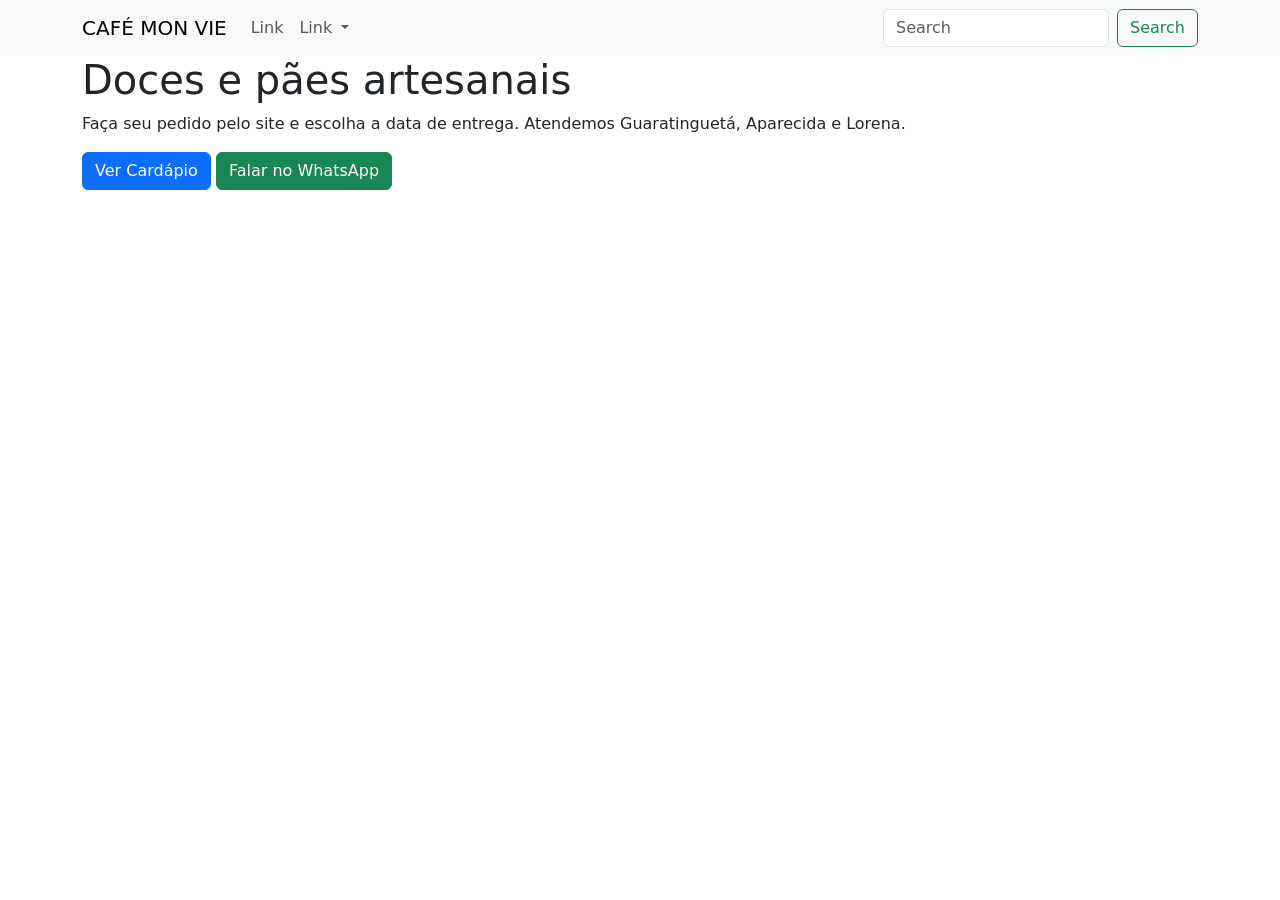
==== client/index.html @ 808d91b9 "Add navbar and main section to index.html; create style.css for basic styling" ====
<!DOCTYPE html>
<html lang="pt-br">

<head>
    <meta charset="UTF-8">
    <meta name="viewport" content="width=device-width, initial-scale=1.0">
    <link href="https://cdn.jsdelivr.net/npm/bootstrap@5.3.9/dist/css/bootstrap.min.css" rel="stylesheet"
        integrity="sha384-yEPZ7jP9S0QKiUQ0m3jjsO4ProIW7wvR9gXkI7JOGa2XVsw53Yke2bsdkBbjmmiX" crossorigin="anonymous">
        <link rel="stylesheet" href="../assets/css/style.css">
    <title>cafe mon vie</title>
</head>

<body>
    <nav class="navbar navbar-expand-lg bg-body-tertiary">
        <div class="container">
            <a class="navbar-brand" href="#">CAFÉ MON VIE</a>
            <button class="navbar-toggler" type="button" data-bs-toggle="collapse" data-bs-target="#navbarScroll"
                aria-controls="navbarScroll" aria-expanded="false" aria-label="Toggle navigation">
                <!-- <span class="navbar-toggler-icon"></span> -->
            </button>
            <div class="collapse navbar-collapse" id="navbarScroll">
                <ul class="navbar-nav me-auto my-2 my-lg-0 navbar-nav-scroll" style="--bs-scroll-height: 100px;">

                    <li class="nav-item">
                        <a class="nav-link" href="#">Link</a>
                    </li>
                    <li class="nav-item dropdown">
                        <a class="nav-link dropdown-toggle" href="#" role="button" data-bs-toggle="dropdown"
                            aria-expanded="false">
                            Link
                        </a>
                        <ul class="dropdown-menu">
                            <li><a class="dropdown-item" href="#">Action</a></li>
                            <li><a class="dropdown-item" href="#">Another action</a></li>
                            <li>
                                <hr class="dropdown-divider">
                            </li>
                            <li><a class="dropdown-item" href="#">Something else here</a></li>
                        </ul>
                    </li>

                </ul>
                <form class="d-flex" role="search">
                    <input class="form-control me-2" type="search" placeholder="Search" aria-label="Search" />
                    <button class="btn btn-outline-success" type="submit">Search</button>
                </form>
            </div>
        </div>
    </nav>
    <div class="container">
        <section class="main">
            <div class="title">
                <h1>Doces e pães artesanais</h1>
                <p>Faça seu pedido pelo site e escolha a data de entrega. Atendemos Guaratinguetá, Aparecida e Lorena.</p>
            </div>
            <div>
                <button type="button" class="btn btn-primary">Ver Cardápio</button>
               <button type="button" class="btn btn-success">Falar no WhatsApp</button>
            </div>
            
        </section>
    </div>

    <script src="https://cdn.jsdelivr.net/npm/bootstrap@5.3.9/dist/js/bootstrap.bundle.min.js"
        integrity="sha384-WyOxWvTyr1QaMPfiPJSv76iReVthorl5uWlFtZPyK0IEB0hGzo9y5Bp9mYanr8Bu"
        crossorigin="anonymous"></script>
</body>

</html>
---- assets/css/style.css ----
body {
    background-color: #fff;
}
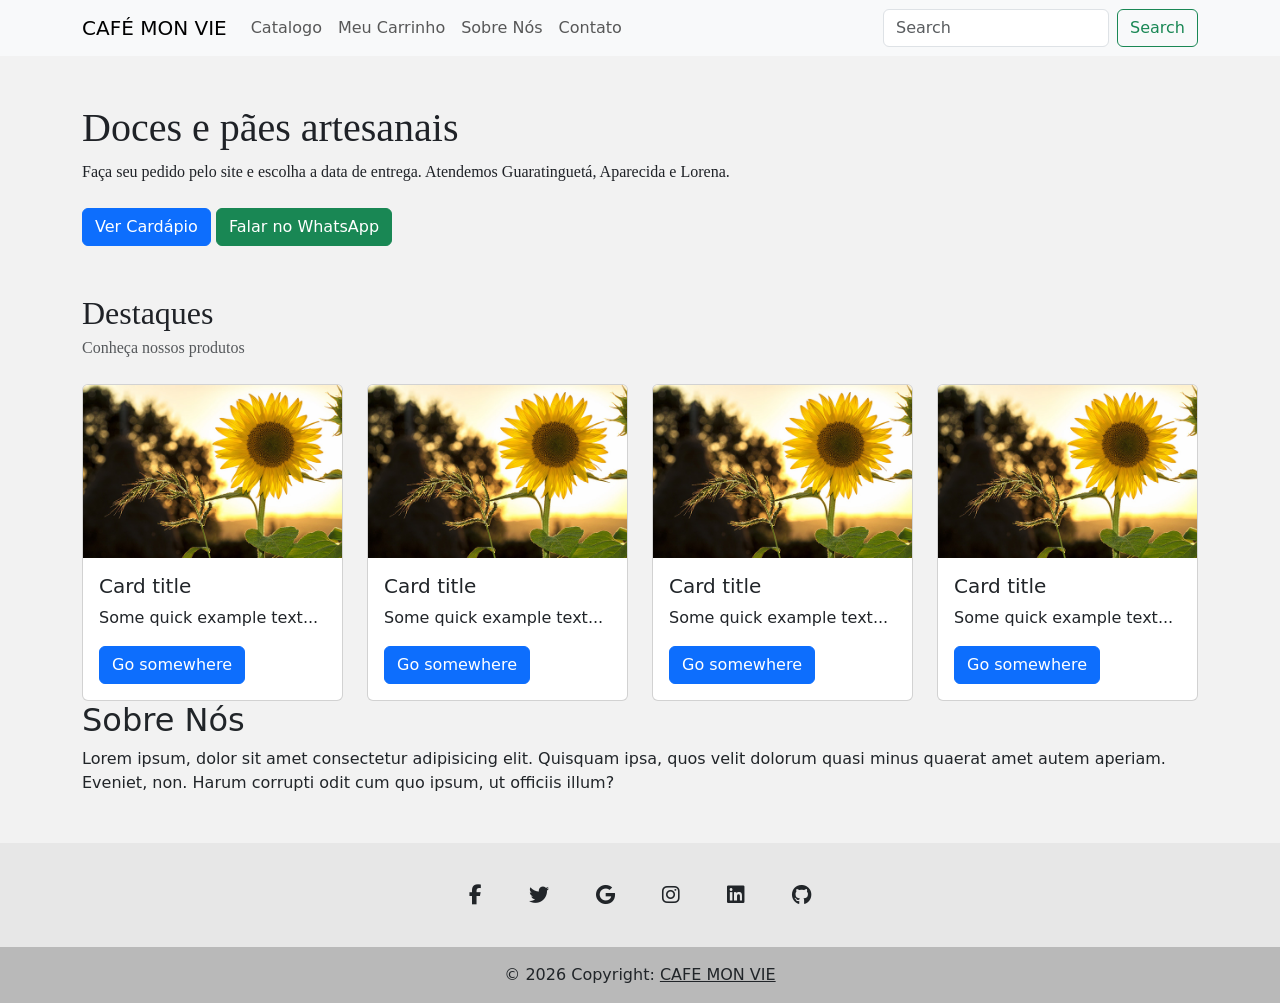
==== commit cfd220b1: "Add initial cart and catalog HTML files" ====
--- a/client/index.html
+++ b/client/index.html
@@ -4,9 +4,10 @@
 <head>
     <meta charset="UTF-8">
     <meta name="viewport" content="width=device-width, initial-scale=1.0">
-    <link href="https://cdn.jsdelivr.net/npm/bootstrap@5.3.9/dist/css/bootstrap.min.css" rel="stylesheet"
-        integrity="sha384-yEPZ7jP9S0QKiUQ0m3jjsO4ProIW7wvR9gXkI7JOGa2XVsw53Yke2bsdkBbjmmiX" crossorigin="anonymous">
-        <link rel="stylesheet" href="../assets/css/style.css">
+    <link href="https://cdn.jsdelivr.net/npm/bootstrap@5.3.3/dist/css/bootstrap.min.css" rel="stylesheet"
+        integrity="sha384-QWTKZyjpPEjISv5WaRU9OFeRpok6YctnYmDr5pNlyT2bRjXh0JMhjY6hW+ALEwIH" crossorigin="anonymous">
+    <link rel="stylesheet" href="https://cdnjs.cloudflare.com/ajax/libs/font-awesome/6.4.0/css/all.min.css">
+    <link rel="stylesheet" href="../assets/css/style.css">
     <title>cafe mon vie</title>
 </head>
 
@@ -16,53 +17,143 @@
             <a class="navbar-brand" href="#">CAFÉ MON VIE</a>
             <button class="navbar-toggler" type="button" data-bs-toggle="collapse" data-bs-target="#navbarScroll"
                 aria-controls="navbarScroll" aria-expanded="false" aria-label="Toggle navigation">
-                <!-- <span class="navbar-toggler-icon"></span> -->
+                <span class="navbar-toggler-icon"></span>
             </button>
             <div class="collapse navbar-collapse" id="navbarScroll">
                 <ul class="navbar-nav me-auto my-2 my-lg-0 navbar-nav-scroll" style="--bs-scroll-height: 100px;">
-
                     <li class="nav-item">
-                        <a class="nav-link" href="#">Link</a>
+                        <a class="nav-link" href="catalog.html">Catalogo</a>
                     </li>
-                    <li class="nav-item dropdown">
-                        <a class="nav-link dropdown-toggle" href="#" role="button" data-bs-toggle="dropdown"
-                            aria-expanded="false">
-                            Link
-                        </a>
-                        <ul class="dropdown-menu">
-                            <li><a class="dropdown-item" href="#">Action</a></li>
-                            <li><a class="dropdown-item" href="#">Another action</a></li>
-                            <li>
-                                <hr class="dropdown-divider">
-                            </li>
-                            <li><a class="dropdown-item" href="#">Something else here</a></li>
-                        </ul>
+                    <li class="nav-item">
+                        <a class="nav-link" href="cart.html">Meu Carrinho</a>
                     </li>
-
+                    <li class="nav-item">
+                        <a class="nav-link" href="#about-us">Sobre Nós</a>
+                    </li>
+                    <li class="nav-item">
+                        <a class="nav-link" href="#contact">Contato</a>
+                    </li>
                 </ul>
-                <form class="d-flex" role="search">
-                    <input class="form-control me-2" type="search" placeholder="Search" aria-label="Search" />
-                    <button class="btn btn-outline-success" type="submit">Search</button>
-                </form>
             </div>
+            <form class="d-flex" role="search">
+                <input class="form-control me-2" type="search" placeholder="Search" aria-label="Search" />
+                <button class="btn btn-outline-success" type="submit">Search</button>
+            </form>
         </div>
     </nav>
-    <div class="container">
+
+    <div class="container my-5">
         <section class="main">
-            <div class="title">
+            <div class="title mb-4">
                 <h1>Doces e pães artesanais</h1>
-                <p>Faça seu pedido pelo site e escolha a data de entrega. Atendemos Guaratinguetá, Aparecida e Lorena.</p>
+                <p class="text">Faça seu pedido pelo site e escolha a data de entrega. Atendemos Guaratinguetá,
+                    Aparecida e Lorena.
+                </p>
             </div>
-            <div>
+
+            <div class="buttons-action mb-5">
                 <button type="button" class="btn btn-primary">Ver Cardápio</button>
-               <button type="button" class="btn btn-success">Falar no WhatsApp</button>
+                <button type="button" class="btn btn-success">Falar no WhatsApp</button>
             </div>
-            
+
+            <div class="featured-products">
+                <h2 class="title mb-1">Destaques</h2>
+                <p class="text text-muted mb-4">Conheça nossos produtos</p>
+
+                <div class="row row-cols-1 row-cols-md-2 row-cols-lg-4">
+
+                    <div class="col">
+                        <div class="card product-card h-100">
+                            <img src="../assets/img/sunflower.jpg" class="card-img-top" alt="...">
+                            <div class="card-body">
+                                <h5 class="card-title">Card title</h5>
+                                <p class="card-text">Some quick example text...</p>
+                                <a href="#" class="btn btn-primary">Go somewhere</a>
+                            </div>
+                        </div>
+                    </div>
+
+                    <div class="col">
+                        <div class="card product-card h-100">
+                            <img src="../assets/img/sunflower.jpg" class="card-img-top" alt="...">
+                            <div class="card-body">
+                                <h5 class="card-title">Card title</h5>
+                                <p class="card-text">Some quick example text...</p>
+                                <a href="#" class="btn btn-primary">Go somewhere</a>
+                            </div>
+                        </div>
+                    </div>
+
+                    <div class="col">
+                        <div class="card product-card h-100">
+                            <img src="../assets/img/sunflower.jpg" class="card-img-top" alt="...">
+                            <div class="card-body">
+                                <h5 class="card-title">Card title</h5>
+                                <p class="card-text">Some quick example text...</p>
+                                <a href="#" class="btn btn-primary">Go somewhere</a>
+                            </div>
+                        </div>
+                    </div>
+
+                    <div class="col">
+                        <div class="card product-card h-100">
+                            <img src="../assets/img/sunflower.jpg" class="card-img-top" alt="...">
+                            <div class="card-body">
+                                <h5 class="card-title">Card title</h5>
+                                <p class="card-text">Some quick example text...</p>
+                                <a href="#" class="btn btn-primary">Go somewhere</a>
+                            </div>
+                        </div>
+                    </div>
+
+                </div>
+            </div>
+        </section>
+
+        <section id="about-us">
+            <h2>Sobre Nós</h2>
+            Lorem ipsum, dolor sit amet consectetur adipisicing elit. Quisquam ipsa, quos velit dolorum quasi minus
+            quaerat amet autem aperiam. Eveniet, non. Harum corrupti odit cum quo ipsum, ut officiis illum?
         </section>
     </div>
 
-    <script src="https://cdn.jsdelivr.net/npm/bootstrap@5.3.9/dist/js/bootstrap.bundle.min.js"
-        integrity="sha384-WyOxWvTyr1QaMPfiPJSv76iReVthorl5uWlFtZPyK0IEB0hGzo9y5Bp9mYanr8Bu"
+    <footer class="text-center text-white" style="background-color: #e7e7e7;">
+
+        <div class="container pt-4">
+            <section class="mb-4">
+                <!-- Facebook -->
+                <a class="btn btn-link btn-floating btn-lg text-dark m-1" href="#!" role="button"
+                    data-mdb-ripple-color="dark"><i class="fab fa-facebook-f"></i></a>
+
+                <!-- Twitter -->
+                <a class="btn btn-link btn-floating btn-lg text-dark m-1" href="#!" role="button"
+                    data-mdb-ripple-color="dark"><i class="fab fa-twitter"></i></a>
+
+                <!-- Google -->
+                <a class="btn btn-link btn-floating btn-lg text-dark m-1" href="#!" role="button"
+                    data-mdb-ripple-color="dark"><i class="fab fa-google"></i></a>
+
+                <!-- Instagram -->
+                <a class="btn btn-link btn-floating btn-lg text-dark m-1" href="#!" role="button"
+                    data-mdb-ripple-color="dark"><i class="fab fa-instagram"></i></a>
+
+                <!-- Linkedin -->
+                <a class="btn btn-link btn-floating btn-lg text-dark m-1" href="#!" role="button"
+                    data-mdb-ripple-color="dark"><i class="fab fa-linkedin"></i></a>
+                <!-- Github -->
+                <a class="btn btn-link btn-floating btn-lg text-dark m-1" href="#!" role="button"
+                    data-mdb-ripple-color="dark"><i class="fab fa-github"></i></a>
+            </section>
+        </div>
+
+        <div class="text-center text-dark p-3" style="background-color: rgba(0, 0, 0, 0.2);">
+            © 2026 Copyright:
+            <a class="text-dark" href="#">CAFE MON VIE</a>
+        </div>
+    </footer>
+
+    <script src="https://cdn.jsdelivr.net/npm/bootstrap@5.3.9/dist/js/bootstrap.min.js"
+        integrity="sha384-89aa4glufciPv46aKltztWQEmk+Tu9W2RhzXr6VcnUUEub7F8+06RcL2RYLCOHUq"
         crossorigin="anonymous"></script>
 </body>
 
--- a/assets/css/style.css
+++ b/assets/css/style.css
@@ -1,3 +1,31 @@
+* {
+    margin: 0;
+    padding: 0;
+    box-sizing: border-box;
+    text-decoration: none;
+    list-style: none;
+}
+
+:root {
+    --primary-color:#F4EDDD;
+    --secondary-color: #BC9B7C;
+    --tertiary-color: #9E583E;
+    --neutral-color: #F2F2F2;
+    --text-dark-color: #1F2227;
+}
+
 body {
-    background-color: #fff;
-}+    background-color:var(--neutral-color);
+}
+
+.title {
+    font-family: 'Inria Serif';
+    color: var(--text-dark-color);
+    margin-bottom: 24px;
+
+}
+
+.text {
+    font-family: 'Inria Sans';
+    color: var(--text-dark-color);
+}
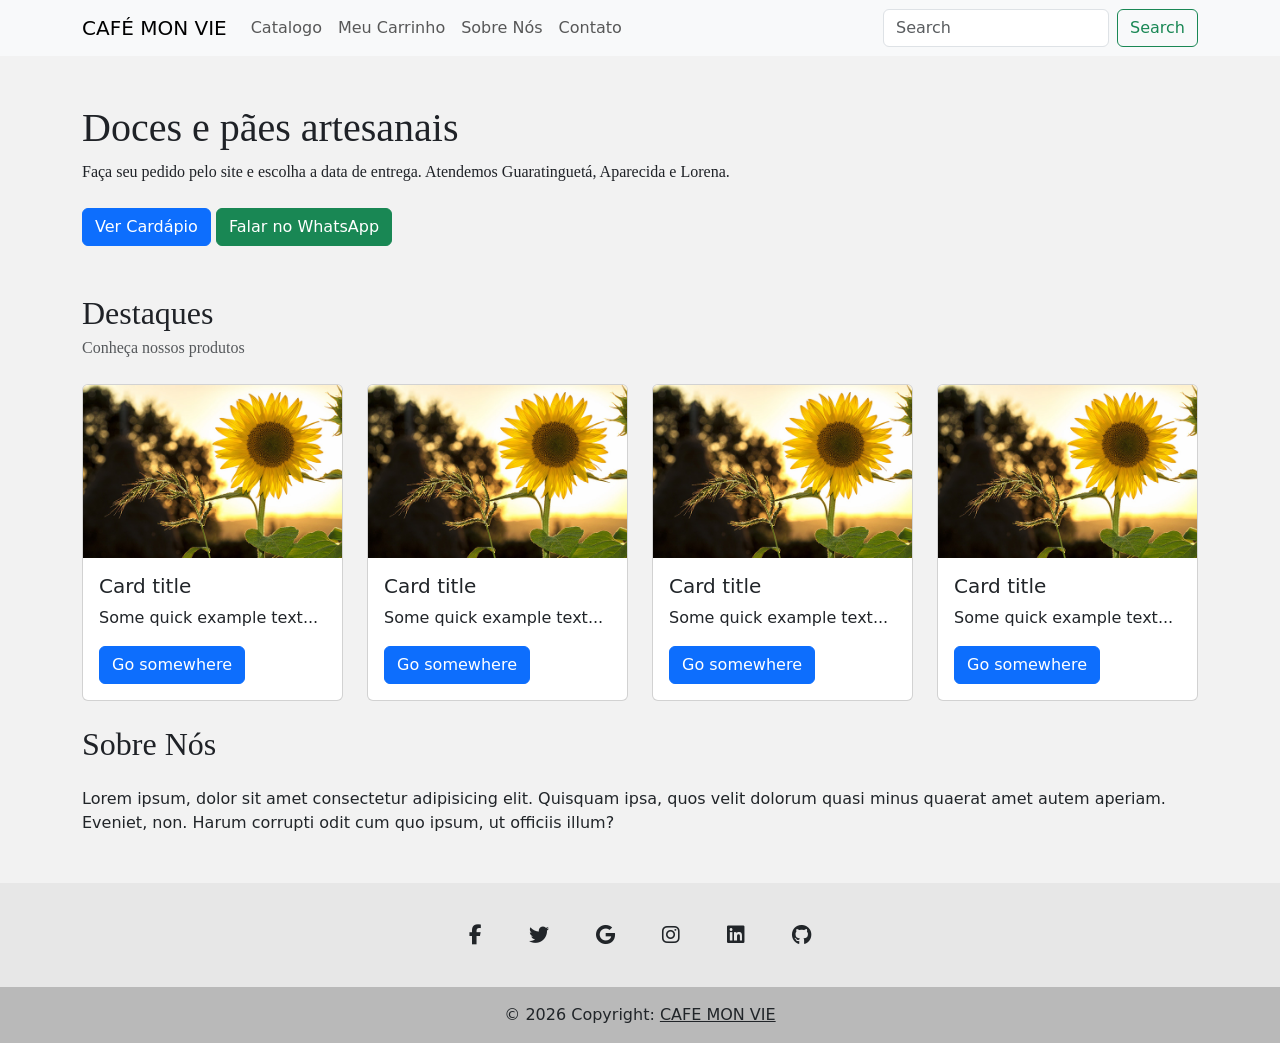
==== commit ec8ab8b2: "Update styles for "Sobre Nós" section and adjust margin in title" ====
--- a/client/index.html
+++ b/client/index.html
@@ -111,7 +111,7 @@
         </section>
 
         <section id="about-us">
-            <h2>Sobre Nós</h2>
+            <h2 class="title">Sobre Nós</h2>
             Lorem ipsum, dolor sit amet consectetur adipisicing elit. Quisquam ipsa, quos velit dolorum quasi minus
             quaerat amet autem aperiam. Eveniet, non. Harum corrupti odit cum quo ipsum, ut officiis illum?
         </section>
--- a/assets/css/style.css
+++ b/assets/css/style.css
@@ -22,7 +22,7 @@
     font-family: 'Inria Serif';
     color: var(--text-dark-color);
     margin-bottom: 24px;
-
+    margin-top: 24px;
 }
 
 .text {
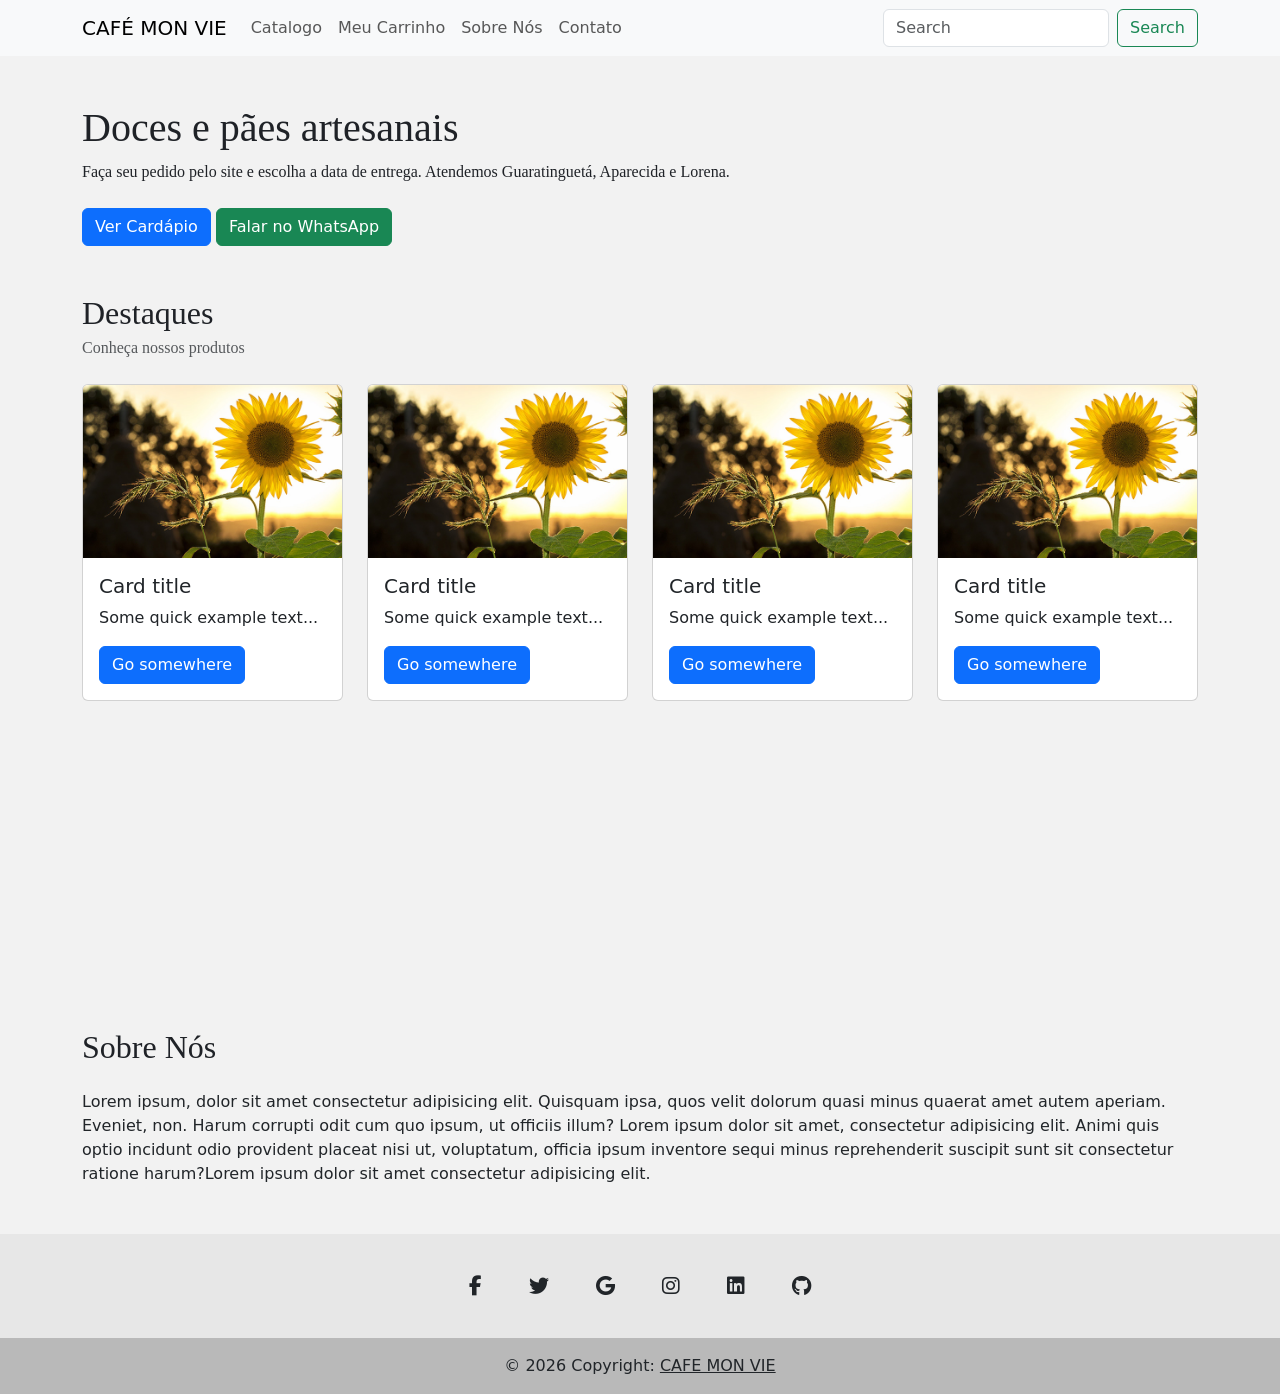
==== commit 0c193ed4: "Refactor CSS for consistency and add catalog HTML structure with navbar and footer" ====
--- a/client/index.html
+++ b/client/index.html
@@ -113,7 +113,10 @@
         <section id="about-us">
             <h2 class="title">Sobre Nós</h2>
             Lorem ipsum, dolor sit amet consectetur adipisicing elit. Quisquam ipsa, quos velit dolorum quasi minus
-            quaerat amet autem aperiam. Eveniet, non. Harum corrupti odit cum quo ipsum, ut officiis illum?
+            quaerat amet autem aperiam. Eveniet, non. Harum corrupti odit cum quo ipsum, ut officiis illum? Lorem ipsum
+            dolor sit amet, consectetur adipisicing elit. Animi quis optio incidunt odio provident placeat nisi ut,
+            voluptatum, officia ipsum inventore sequi minus reprehenderit suscipit sunt sit consectetur ratione
+            harum?Lorem ipsum dolor sit amet consectetur adipisicing elit. 
         </section>
     </div>
 
--- a/assets/css/style.css
+++ b/assets/css/style.css
@@ -7,15 +7,41 @@
 }
 
 :root {
-    --primary-color:#F4EDDD;
+    --primary-color: #F4EDDD;
     --secondary-color: #BC9B7C;
     --tertiary-color: #9E583E;
     --neutral-color: #F2F2F2;
     --text-dark-color: #1F2227;
 }
 
+html {
+    scroll-behavior: smooth;
+    min-height: 100vh;
+}
+
 body {
-    background-color:var(--neutral-color);
+    background-color: var(--neutral-color);
+}
+
+.main {
+    min-height: 100vh;
+}
+
+.navbar {
+    position: sticky;
+    top: 0;
+    left: 0;
+    width: 100%;
+    z-index: 1000;
+    box-sizing: border-box;
+}
+
+.col {
+    margin-bottom: 20px;
+}
+
+.featured-products {
+    margin-top: 48px;
 }
 
 .title {
@@ -29,3 +55,8 @@
     font-family: 'Inria Sans';
     color: var(--text-dark-color);
 }
+
+footer {
+    position: relative;
+    bottom: 0;
+}
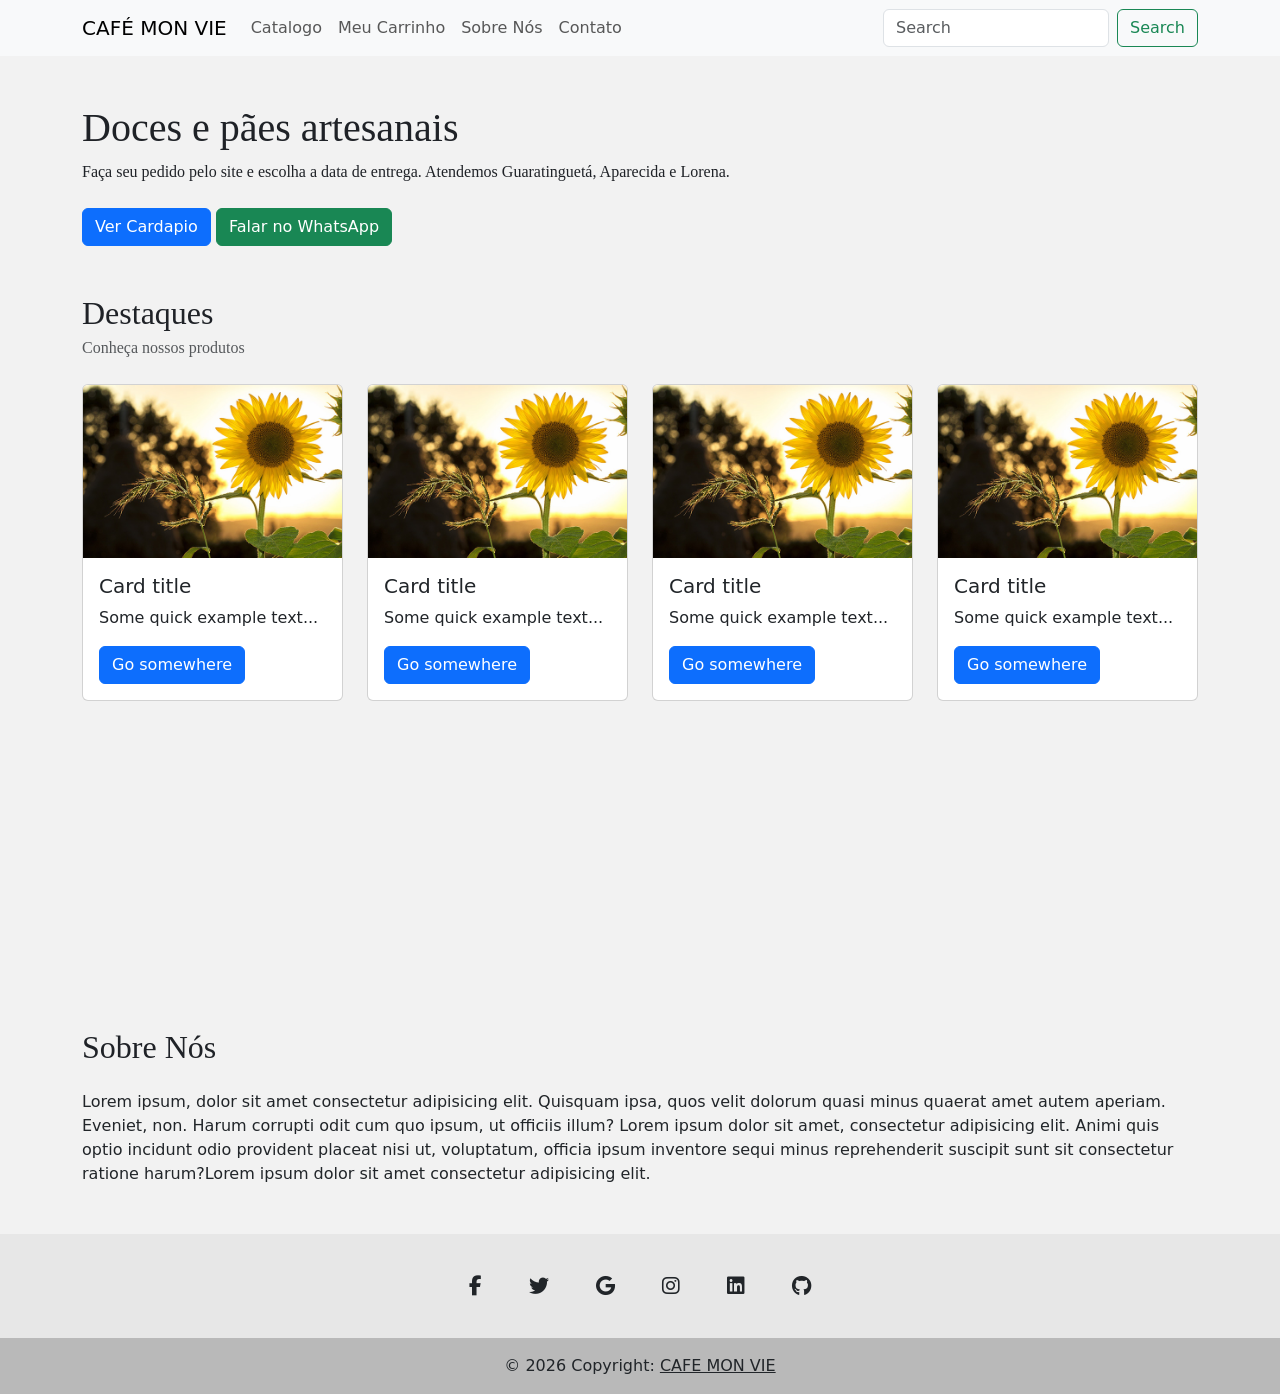
==== commit c32a6119: "Update navbar link in catalog.html and change buttons to links in index.html" ====
--- a/client/index.html
+++ b/client/index.html
@@ -52,8 +52,8 @@
             </div>
 
             <div class="buttons-action mb-5">
-                <button type="button" class="btn btn-primary">Ver Cardápio</button>
-                <button type="button" class="btn btn-success">Falar no WhatsApp</button>
+                <a href="catalog.html" class="btn btn-primary" role="button">Ver Cardapio</a>
+                <a href="#" class="btn btn-success" role="button">Falar no WhatsApp</a>
             </div>
 
             <div class="featured-products">
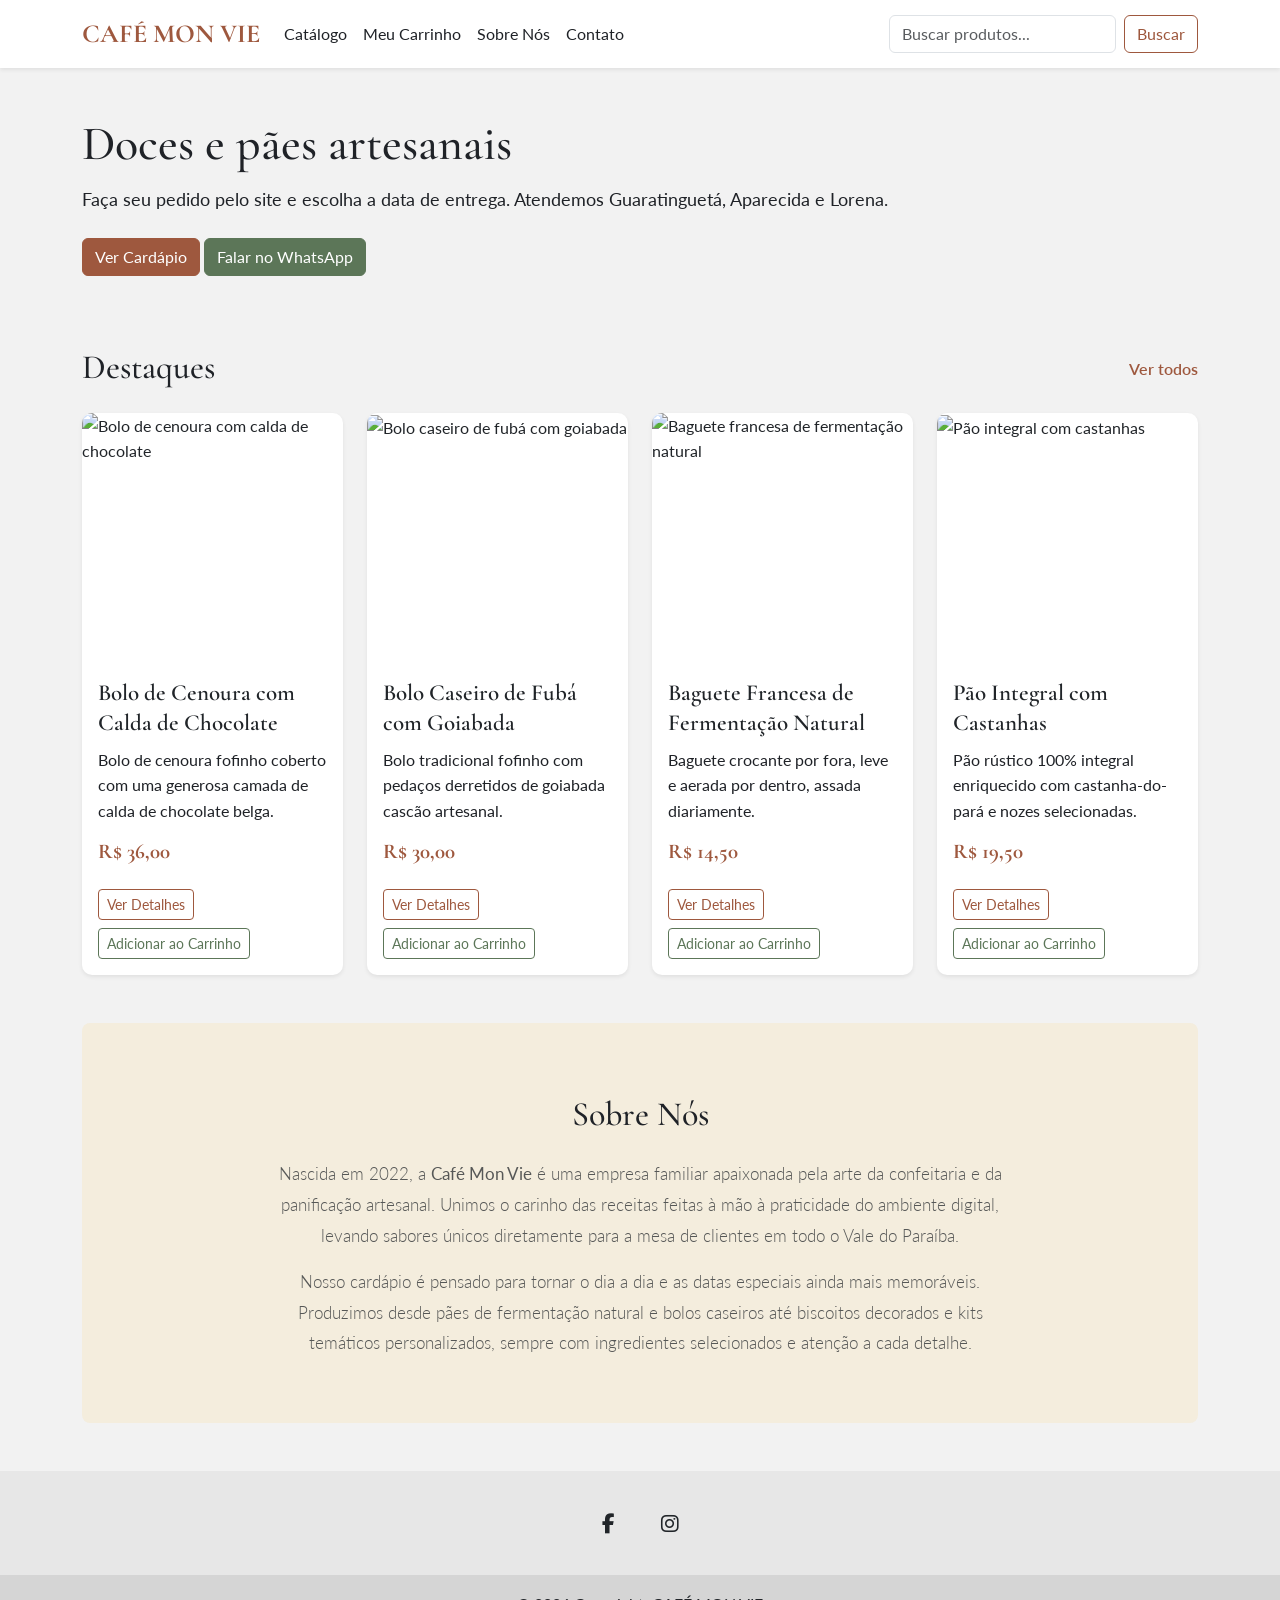
==== commit ed6e304b: "Refactor CSS for improved styling and layout; add product details page and update catalog and cart H" ====
--- a/client/index.html
+++ b/client/index.html
@@ -1,163 +1,343 @@
 <!DOCTYPE html>
-<html lang="pt-br">
+<html lang="pt-BR">
 
 <head>
     <meta charset="UTF-8">
     <meta name="viewport" content="width=device-width, initial-scale=1.0">
-    <link href="https://cdn.jsdelivr.net/npm/bootstrap@5.3.3/dist/css/bootstrap.min.css" rel="stylesheet"
-        integrity="sha384-QWTKZyjpPEjISv5WaRU9OFeRpok6YctnYmDr5pNlyT2bRjXh0JMhjY6hW+ALEwIH" crossorigin="anonymous">
-    <link rel="stylesheet" href="https://cdnjs.cloudflare.com/ajax/libs/font-awesome/6.4.0/css/all.min.css">
+
+    <meta name="description" content="Café Mon Vie: doces e pães artesanais feitos com carinho. Faça seu pedido e escolha a data de entrega. Atendemos Guaratinguetá, Aparecida e Lorena.">
+
+    <link href="https://cdn.jsdelivr.net/npm/bootstrap@5.3.3/dist/css/bootstrap.min.css"
+        rel="stylesheet">
+
+    <link rel="stylesheet"
+        href="https://cdnjs.cloudflare.com/ajax/libs/font-awesome/6.4.0/css/all.min.css">
+
     <link rel="stylesheet" href="../assets/css/style.css">
-    <title>cafe mon vie</title>
+
+    <title>Café Mon Vie | Doces e Pães Artesanais</title>
 </head>
 
 <body>
-    <nav class="navbar navbar-expand-lg bg-body-tertiary">
+
+    <!-- Navbar -->
+    <nav class="navbar navbar-expand-lg bg-white shadow-sm">
         <div class="container">
-            <a class="navbar-brand" href="#">CAFÉ MON VIE</a>
-            <button class="navbar-toggler" type="button" data-bs-toggle="collapse" data-bs-target="#navbarScroll"
-                aria-controls="navbarScroll" aria-expanded="false" aria-label="Toggle navigation">
+
+            <a class="navbar-brand" href="index.html">
+                CAFÉ MON VIE
+            </a>
+
+            <button class="navbar-toggler" type="button"
+                data-bs-toggle="collapse"
+                data-bs-target="#navbarScroll"
+                aria-controls="navbarScroll"
+                aria-expanded="false"
+                aria-label="Abrir menu">
+
                 <span class="navbar-toggler-icon"></span>
             </button>
+
             <div class="collapse navbar-collapse" id="navbarScroll">
-                <ul class="navbar-nav me-auto my-2 my-lg-0 navbar-nav-scroll" style="--bs-scroll-height: 100px;">
+
+                <ul class="navbar-nav me-auto my-2 my-lg-0">
+
                     <li class="nav-item">
-                        <a class="nav-link" href="catalog.html">Catalogo</a>
+                        <a class="nav-link" href="catalog.html">Catálogo</a>
                     </li>
+
                     <li class="nav-item">
                         <a class="nav-link" href="cart.html">Meu Carrinho</a>
                     </li>
+
                     <li class="nav-item">
                         <a class="nav-link" href="#about-us">Sobre Nós</a>
                     </li>
+
                     <li class="nav-item">
                         <a class="nav-link" href="#contact">Contato</a>
                     </li>
+
                 </ul>
+
+                <form class="d-flex" role="search">
+                    <input class="form-control me-2"
+                        type="search"
+                        placeholder="Buscar produtos..."
+                        aria-label="Buscar produtos">
+
+                    <button class="btn btn-outline-primary" type="submit">
+                        Buscar
+                    </button>
+                </form>
+
             </div>
-            <form class="d-flex" role="search">
-                <input class="form-control me-2" type="search" placeholder="Search" aria-label="Search" />
-                <button class="btn btn-outline-success" type="submit">Search</button>
-            </form>
         </div>
     </nav>
 
-    <div class="container my-5">
-        <section class="main">
-            <div class="title mb-4">
-                <h1>Doces e pães artesanais</h1>
-                <p class="text">Faça seu pedido pelo site e escolha a data de entrega. Atendemos Guaratinguetá,
-                    Aparecida e Lorena.
-                </p>
-            </div>
-
-            <div class="buttons-action mb-5">
-                <a href="catalog.html" class="btn btn-primary" role="button">Ver Cardapio</a>
-                <a href="#" class="btn btn-success" role="button">Falar no WhatsApp</a>
-            </div>
-
-            <div class="featured-products">
-                <h2 class="title mb-1">Destaques</h2>
-                <p class="text text-muted mb-4">Conheça nossos produtos</p>
-
-                <div class="row row-cols-1 row-cols-md-2 row-cols-lg-4">
-
-                    <div class="col">
-                        <div class="card product-card h-100">
-                            <img src="../assets/img/sunflower.jpg" class="card-img-top" alt="...">
-                            <div class="card-body">
-                                <h5 class="card-title">Card title</h5>
-                                <p class="card-text">Some quick example text...</p>
-                                <a href="#" class="btn btn-primary">Go somewhere</a>
+    <main>
+
+        <div class="container my-5">
+
+            <section class="main">
+
+                <div class="hero-title mb-4">
+
+                    <h1>Doces e pães artesanais</h1>
+
+                    <p class="text">
+                        Faça seu pedido pelo site e escolha a data de entrega.
+                        Atendemos Guaratinguetá, Aparecida e Lorena.
+                    </p>
+
+                </div>
+
+                <div class="buttons-action mb-5">
+
+                    <a href="catalog.html" class="btn btn-primary"> Ver Cardápio</a>
+                    <a href="https://wa.me/5512992237269"class="btn btn-success" target="_blank" rel="noopener noreferrer"> Falar no WhatsApp </a>
+                </div>
+
+                <section class="featured-products">
+
+                    <div class="row align-items-center">
+
+                        <div class="col-6">
+                            <h2 class="title mb-4">Destaques</h2>
+                        </div>
+
+                        <div class="col-6 text-end">
+                            <a href="catalog.html" class="link-products">
+                                Ver todos
+                            </a>
+                        </div>
+
+                    </div>
+
+                    <div class="row row-cols-1 row-cols-md-2 row-cols-lg-4 g-4">
+                        <div class="col">
+                            <div class="card product-card h-100 border-0 shadow-sm">
+                                <div class="img-container">
+                                    <img
+                                        src="https://images.unsplash.com/photo-1578985545062-69928b1d9587"
+                                        class="card-img-top"
+                                        alt="Bolo de cenoura com calda de chocolate"
+                                        loading="lazy">
+                                </div>
+                                <div class="card-body">
+                                    <h5 class="card-title product-title">
+                                        Bolo de Cenoura com Calda de Chocolate
+                                    </h5>
+                                    <p class="card-text product-description">
+                                        Bolo de cenoura fofinho coberto com uma
+                                        generosa camada de calda de chocolate belga.
+                                    </p>
+                                    <h6 class="product-price">R$ 36,00</h6>
+                                    <div class="d-flex flex-wrap gap-2">
+                                        <a href="product-details.html" class="btn btn-outline-primary btn-sm">
+                                            Ver Detalhes
+                                        </a>
+                                        <a href="#" class="btn btn-outline-success btn-sm">
+                                            Adicionar ao Carrinho
+                                        </a>
+                                    </div>
+                                </div>
                             </div>
                         </div>
+
+                        <div class="col">
+                            <div class="card product-card h-100 border-0 shadow-sm">
+                                <div class="img-container">
+                                    <img
+                                        src="https://images.unsplash.com/photo-1606313564200-e75d5e30476c"
+                                        class="card-img-top"
+                                        alt="Bolo caseiro de fubá com goiabada"
+                                        loading="lazy">
+
+                                </div>
+                                <div class="card-body">
+                                    <h5 class="card-title product-title">
+                                        Bolo Caseiro de Fubá com Goiabada
+                                    </h5>
+                                    <p class="card-text product-description">
+                                        Bolo tradicional fofinho com pedaços derretidos
+                                        de goiabada cascão artesanal.
+                                    </p>
+                                    <h6 class="product-price">R$ 30,00</h6>
+                                    <div class="d-flex flex-wrap gap-2">
+                                        <a href="product-details.html" class="btn btn-outline-primary btn-sm">
+                                            Ver Detalhes
+                                        </a>
+                                        <a href="#" class="btn btn-outline-success btn-sm">
+                                            Adicionar ao Carrinho
+                                        </a>
+
+                                    </div>
+
+                                </div>
+                            </div>
+                        </div>
+                        <div class="col">
+
+                            <div class="card product-card h-100 border-0 shadow-sm">
+
+                                <div class="img-container">
+
+                                    <img
+                                        src="https://images.unsplash.com/photo-1549931319-a545dcf3bc73"
+                                        class="card-img-top"
+                                        alt="Baguete francesa de fermentação natural"
+                                        loading="lazy">
+
+                                </div>
+
+                                <div class="card-body">
+
+                                    <h5 class="card-title product-title">
+                                        Baguete Francesa de Fermentação Natural
+                                    </h5>
+
+                                    <p class="card-text product-description">
+                                        Baguete crocante por fora, leve e aerada
+                                        por dentro, assada diariamente.
+                                    </p>
+
+                                    <h6 class="product-price">R$ 14,50</h6>
+
+                                    <div class="d-flex flex-wrap gap-2">
+
+                                        <a href="product-details.html" class="btn btn-outline-primary btn-sm">
+                                            Ver Detalhes
+                                        </a>
+
+                                        <a href="#" class="btn btn-outline-success btn-sm">
+                                            Adicionar ao Carrinho
+                                        </a>
+
+                                    </div>
+
+                                </div>
+                            </div>
+                        </div>
+                        <div class="col">
+
+                            <div class="card product-card h-100 border-0 shadow-sm">
+
+                                <div class="img-container">
+
+                                    <img
+                                        src="https://images.unsplash.com/photo-1509440159596-0249088772ff"
+                                        class="card-img-top"
+                                        alt="Pão integral com castanhas"
+                                        loading="lazy">
+
+                                </div>
+
+                                <div class="card-body">
+
+                                    <h5 class="card-title product-title">
+                                        Pão Integral com Castanhas
+                                    </h5>
+
+                                    <p class="card-text product-description">
+                                        Pão rústico 100% integral enriquecido com
+                                        castanha-do-pará e nozes selecionadas.
+                                    </p>
+
+                                    <h6 class="product-price">R$ 19,50</h6>
+
+                                    <div class="d-flex flex-wrap gap-2">
+
+                                        <a href="product-details.html" class="btn btn-outline-primary btn-sm">
+                                            Ver Detalhes
+                                        </a>
+
+                                        <a href="#" class="btn btn-outline-success btn-sm">
+                                            Adicionar ao Carrinho
+                                        </a>
+
+                                    </div>
+
+                                </div>
+                            </div>
+                        </div>
+
                     </div>
-
-                    <div class="col">
-                        <div class="card product-card h-100">
-                            <img src="../assets/img/sunflower.jpg" class="card-img-top" alt="...">
-                            <div class="card-body">
-                                <h5 class="card-title">Card title</h5>
-                                <p class="card-text">Some quick example text...</p>
-                                <a href="#" class="btn btn-primary">Go somewhere</a>
-                            </div>
-                        </div>
+                </section>
+
+            </section>
+
+            <!-- Sobre nós -->
+            <section id="about-us" class="about-us py-5 mt-5">
+
+                <div class="row justify-content-center">
+
+                    <div class="col-lg-8 text-center">
+
+                        <h2 class="title mb-4">Sobre Nós</h2>
+
+                        <p class="lead text-muted mb-3">
+                            Nascida em 2022, a <strong>Café Mon Vie</strong> é uma
+                            empresa familiar apaixonada pela arte da confeitaria
+                            e da panificação artesanal. Unimos o carinho das
+                            receitas feitas à mão à praticidade do ambiente
+                            digital, levando sabores únicos diretamente para
+                            a mesa de clientes em todo o Vale do Paraíba.
+                        </p>
+
+                        <p class="lead text-muted mb-3">
+                            Nosso cardápio é pensado para tornar o dia a dia e
+                            as datas especiais ainda mais memoráveis. Produzimos
+                            desde pães de fermentação natural e bolos caseiros
+                            até biscoitos decorados e kits temáticos personalizados,
+                            sempre com ingredientes selecionados e atenção
+                            a cada detalhe.
+                        </p>
+
                     </div>
-
-                    <div class="col">
-                        <div class="card product-card h-100">
-                            <img src="../assets/img/sunflower.jpg" class="card-img-top" alt="...">
-                            <div class="card-body">
-                                <h5 class="card-title">Card title</h5>
-                                <p class="card-text">Some quick example text...</p>
-                                <a href="#" class="btn btn-primary">Go somewhere</a>
-                            </div>
-                        </div>
-                    </div>
-
-                    <div class="col">
-                        <div class="card product-card h-100">
-                            <img src="../assets/img/sunflower.jpg" class="card-img-top" alt="...">
-                            <div class="card-body">
-                                <h5 class="card-title">Card title</h5>
-                                <p class="card-text">Some quick example text...</p>
-                                <a href="#" class="btn btn-primary">Go somewhere</a>
-                            </div>
-                        </div>
-                    </div>
-
                 </div>
-            </div>
-        </section>
-
-        <section id="about-us">
-            <h2 class="title">Sobre Nós</h2>
-            Lorem ipsum, dolor sit amet consectetur adipisicing elit. Quisquam ipsa, quos velit dolorum quasi minus
-            quaerat amet autem aperiam. Eveniet, non. Harum corrupti odit cum quo ipsum, ut officiis illum? Lorem ipsum
-            dolor sit amet, consectetur adipisicing elit. Animi quis optio incidunt odio provident placeat nisi ut,
-            voluptatum, officia ipsum inventore sequi minus reprehenderit suscipit sunt sit consectetur ratione
-            harum?Lorem ipsum dolor sit amet consectetur adipisicing elit. 
-        </section>
-    </div>
-
-    <footer class="text-center text-white" style="background-color: #e7e7e7;">
+
+            </section>
+
+        </div>
+
+    </main>
+
+    <!-- Rodapé -->
+    <footer id="contact" class="text-center">
 
         <div class="container pt-4">
+
             <section class="mb-4">
-                <!-- Facebook -->
-                <a class="btn btn-link btn-floating btn-lg text-dark m-1" href="#!" role="button"
-                    data-mdb-ripple-color="dark"><i class="fab fa-facebook-f"></i></a>
-
-                <!-- Twitter -->
-                <a class="btn btn-link btn-floating btn-lg text-dark m-1" href="#!" role="button"
-                    data-mdb-ripple-color="dark"><i class="fab fa-twitter"></i></a>
-
-                <!-- Google -->
-                <a class="btn btn-link btn-floating btn-lg text-dark m-1" href="#!" role="button"
-                    data-mdb-ripple-color="dark"><i class="fab fa-google"></i></a>
-
-                <!-- Instagram -->
-                <a class="btn btn-link btn-floating btn-lg text-dark m-1" href="#!" role="button"
-                    data-mdb-ripple-color="dark"><i class="fab fa-instagram"></i></a>
-
-                <!-- Linkedin -->
-                <a class="btn btn-link btn-floating btn-lg text-dark m-1" href="#!" role="button"
-                    data-mdb-ripple-color="dark"><i class="fab fa-linkedin"></i></a>
-                <!-- Github -->
-                <a class="btn btn-link btn-floating btn-lg text-dark m-1" href="#!" role="button"
-                    data-mdb-ripple-color="dark"><i class="fab fa-github"></i></a>
+
+                <a class="btn btn-link btn-floating btn-lg text-dark m-1"
+                    href="#"
+                    aria-label="Facebook">
+
+                    <i class="fab fa-facebook-f"></i>
+                </a>
+
+                <a class="btn btn-link btn-floating btn-lg text-dark m-1"
+                    href="https://www.instagram.com/cafemonvie/"
+                    target="_blank"
+                    rel="noopener noreferrer"
+                    aria-label="Instagram">
+
+                    <i class="fab fa-instagram"></i>
+                </a>
+
             </section>
+
         </div>
 
-        <div class="text-center text-dark p-3" style="background-color: rgba(0, 0, 0, 0.2);">
+        <div class="footer-copy text-center text-dark p-3">
             © 2026 Copyright:
-            <a class="text-dark" href="#">CAFE MON VIE</a>
+            <a class="text-dark" href="index.html">CAFÉ MON VIE</a>
         </div>
+
     </footer>
 
-    <script src="https://cdn.jsdelivr.net/npm/bootstrap@5.3.9/dist/js/bootstrap.min.js"
-        integrity="sha384-89aa4glufciPv46aKltztWQEmk+Tu9W2RhzXr6VcnUUEub7F8+06RcL2RYLCOHUq"
-        crossorigin="anonymous"></script>
+    <script src="https://cdn.jsdelivr.net/npm/bootstrap@5.3.3/dist/js/bootstrap.bundle.min.js"></script>
+
 </body>
-
-</html>+</html>
--- a/assets/css/style.css
+++ b/assets/css/style.css
@@ -1,10 +1,4 @@
-* {
-    margin: 0;
-    padding: 0;
-    box-sizing: border-box;
-    text-decoration: none;
-    list-style: none;
-}
+@import url('https://fonts.googleapis.com/css2?family=Cormorant+Garamond:wght@400;500;600;700&family=Lato:wght@300;400;700&display=swap');
 
 :root {
     --primary-color: #F4EDDD;
@@ -12,51 +6,271 @@
     --tertiary-color: #9E583E;
     --neutral-color: #F2F2F2;
     --text-dark-color: #1F2227;
+    --white-color: #FFFFFF;
+    --border-color: #E5DED3;
+
+    --fonte-titulo: 'Cormorant Garamond', serif;
+    --fonte-texto: 'Lato', sans-serif;
 }
 
 html {
     scroll-behavior: smooth;
-    min-height: 100vh;
+    scroll-padding-top: 80px;
 }
 
 body {
     background-color: var(--neutral-color);
-}
-
-.main {
-    min-height: 100vh;
+    font-family: var(--fonte-texto);
+    color: var(--text-dark-color);
+    font-size: 16px;
+    line-height: 1.6;
+}
+
+h1, h2, h3, h4, h5, h6, .title {
+    font-family: var(--fonte-titulo);
+    font-weight: 500;
+    color: var(--text-dark-color);
+    line-height: 1.2;
+}
+
+h1 {
+    font-size: 44px;
+}
+
+h2 {
+    font-size: 34px;
+}
+
+h3 {
+    font-size: 26px;
 }
 
 .navbar {
     position: sticky;
     top: 0;
-    left: 0;
-    width: 100%;
     z-index: 1000;
-    box-sizing: border-box;
-}
-
-.col {
-    margin-bottom: 20px;
+}
+
+.navbar-brand {
+    font-family: var(--fonte-titulo);
+    font-size: 26px;
+    font-weight: 700;
+    color: var(--tertiary-color);
+}
+
+.navbar-brand:hover {
+    color: var(--tertiary-color);
+}
+
+.nav-link {
+    color: var(--text-dark-color);
+    transition: color 0.3s ease;
+}
+
+.nav-link:hover {
+    color: var(--tertiary-color);
+}
+
+.title {
+    font-size: 34px;
+    margin-top: 24px;
+    margin-bottom: 24px;
+}
+
+.text {
+    font-family: var(--fonte-texto);
+    font-size: 17px;
+    color: var(--text-dark-color);
+}
+
+.hero-title {
+    margin-top: 40px;
+}
+
+.hero-title h1 {
+    font-family: var(--fonte-titulo);
+    font-size: 48px;
+    margin-bottom: 12px;
+}
+
+.hero-title p {
+    font-family: var(--fonte-texto);
+    font-size: 18px;
+}
+
+.btn {
+    font-family: var(--fonte-texto);
+    transition: all 0.3s ease;
+}
+
+.btn-primary {
+    background-color: var(--tertiary-color);
+    border-color: var(--tertiary-color);
+}
+
+.btn-primary:hover {
+    background-color: #81452F;
+    border-color: #81452F;
+}
+
+.btn-outline-primary {
+    color: var(--tertiary-color);
+    border-color: var(--tertiary-color);
+}
+
+.btn-outline-primary:hover {
+    background-color: var(--tertiary-color);
+    border-color: var(--tertiary-color);
+}
+
+.buttons-action .btn-success {
+    background-color: #5C7658;
+    border-color: #5C7658;
+}
+
+.buttons-action .btn-success:hover {
+    background-color: #465E43;
+    border-color: #465E43;
+}
+
+.btn-outline-success {
+    color: #5C7658;
+    border-color: #5C7658;
+}
+
+.btn-outline-success:hover {
+    background-color: #5C7658;
+    border-color: #5C7658;
 }
 
 .featured-products {
     margin-top: 48px;
 }
 
-.title {
-    font-family: 'Inria Serif';
-    color: var(--text-dark-color);
-    margin-bottom: 24px;
+.link-products {
+    color: var(--tertiary-color);
+    font-weight: 600;
+    text-decoration: none;
+    transition: color 0.3s ease;
+}
+
+.link-products:hover {
+    color: #81452F;
+    text-decoration: underline;
+}
+
+.product-card {
+    border-radius: 10px;
+    overflow: hidden;
+    transition: transform 0.3s ease, box-shadow 0.3s ease;
+}
+
+.product-card:hover {
+    transform: translateY(-5px);
+    box-shadow: 0 8px 20px rgba(0, 0, 0, 0.10) !important;
+}
+
+.img-container {
+    width: 100%;
+    height: 250px;
+    overflow: hidden;
+}
+
+.img-container img {
+    width: 100%;
+    height: 100%;
+    object-fit: cover;
+    transition: transform 0.4s ease;
+}
+
+.product-card:hover .img-container img {
+    transform: scale(1.04);
+}
+
+.product-card .card-body {
+    display: flex;
+    flex-direction: column;
+}
+
+.product-title {
+    font-family: var(--fonte-titulo);
+    font-size: 23px;
+    font-weight: 600;
+    line-height: 1.3;
+}
+
+.product-description {
+    font-family: var(--fonte-texto);
+    font-size: 16px;
+    line-height: 1.6;
+    color: var(--text-dark-color);
+}
+
+.product-price {
+    font-family: var(--fonte-titulo);
+    font-size: 21px;
+    font-weight: 700;
+    color: var(--tertiary-color);
+    margin-bottom: 12px;
+}
+
+.product-card .card-body .d-flex {
+    margin-top: auto;
+    padding-top: 12px;
+}
+
+.about-us {
+    background-color: var(--primary-color);
+    border-radius: 8px;
+}
+
+.about-us .lead {
+    font-size: 17px;
+    line-height: 1.8;
+}
+
+.catalog-header {
+    margin-bottom: 40px;
+}
+
+.catalog-header .title {
+    margin-top: 0;
+    margin-bottom: 16px;
+}
+
+.catalog-filters {
     margin-top: 24px;
 }
 
-.text {
-    font-family: 'Inria Sans';
-    color: var(--text-dark-color);
+.catalog-filters .btn {
+    min-width: 100px;
 }
 
 footer {
-    position: relative;
-    bottom: 0;
+    background-color: #E7E7E7;
+}
+
+.footer-copy {
+    background-color: rgba(0, 0, 0, 0.08);
+}
+
+footer a {
+    transition: color 0.3s ease;
+}
+
+footer a:hover {
+    color: var(--tertiary-color) !important;
+}
+
+@media (max-width: 576px) {
+    .buttons-action {
+        display: flex;
+        flex-direction: column;
+        align-items: flex-start;
+        gap: 10px;
+    }
+
+    .buttons-action .btn {
+        width: 100%;
+    }
 }
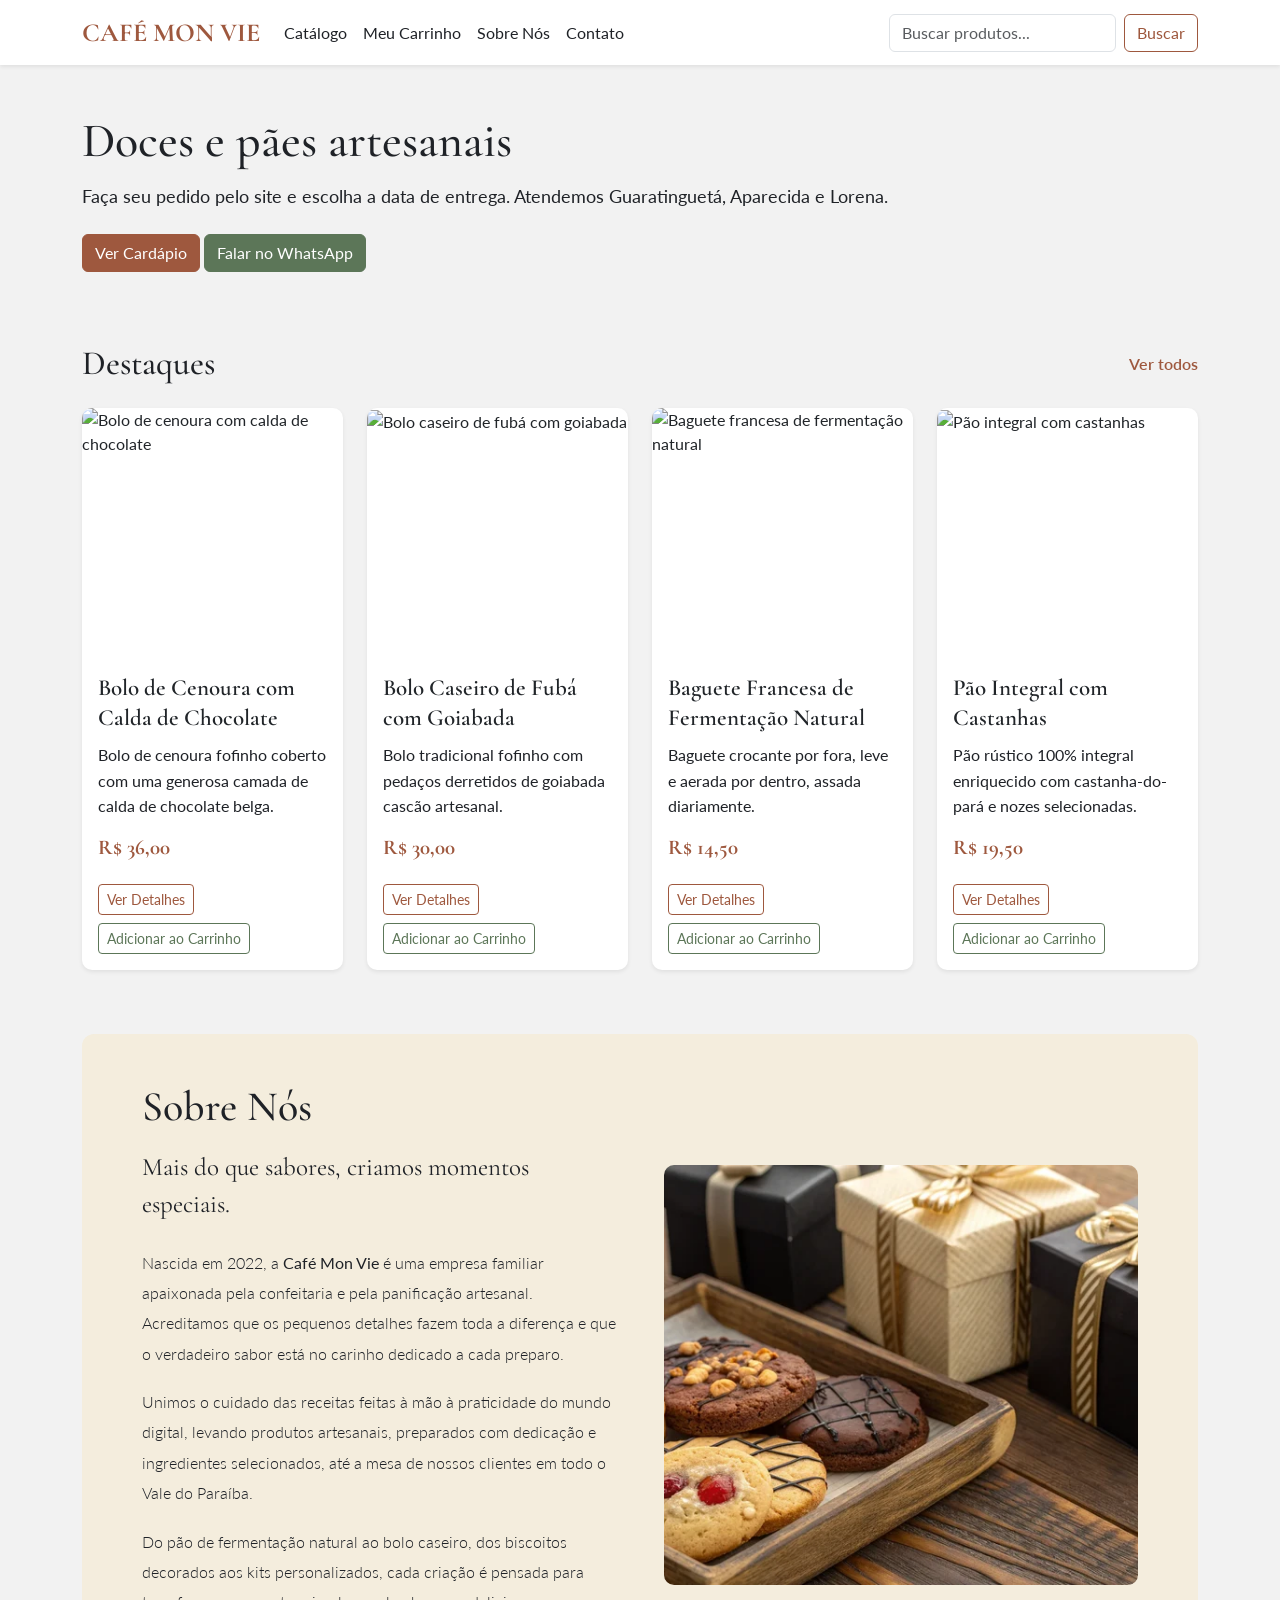
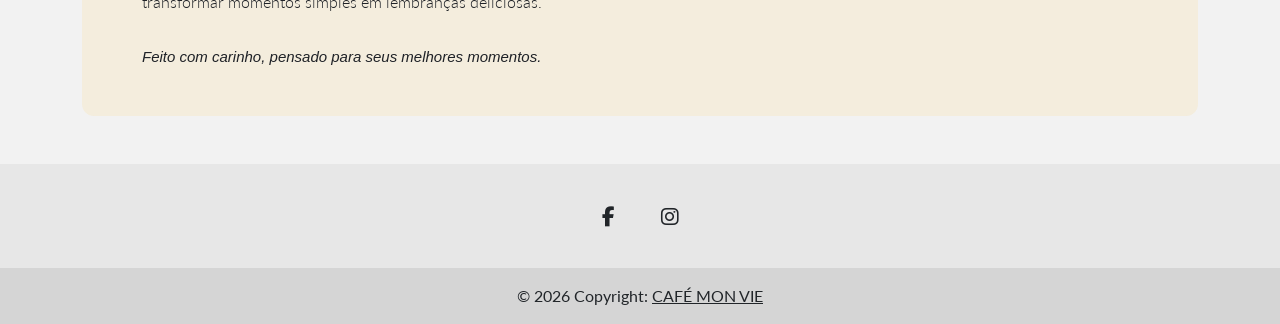
==== commit ba0c383e: "Update index and catalog pages and add product details" ====
--- a/client/index.html
+++ b/client/index.html
@@ -4,71 +4,41 @@
 <head>
     <meta charset="UTF-8">
     <meta name="viewport" content="width=device-width, initial-scale=1.0">
-
-    <meta name="description" content="Café Mon Vie: doces e pães artesanais feitos com carinho. Faça seu pedido e escolha a data de entrega. Atendemos Guaratinguetá, Aparecida e Lorena.">
-
-    <link href="https://cdn.jsdelivr.net/npm/bootstrap@5.3.3/dist/css/bootstrap.min.css"
-        rel="stylesheet">
-
-    <link rel="stylesheet"
-        href="https://cdnjs.cloudflare.com/ajax/libs/font-awesome/6.4.0/css/all.min.css">
-
+    <link href="https://cdn.jsdelivr.net/npm/bootstrap@5.3.3/dist/css/bootstrap.min.css" rel="stylesheet">
+    <link rel="stylesheet" href="https://cdnjs.cloudflare.com/ajax/libs/font-awesome/6.4.0/css/all.min.css">
     <link rel="stylesheet" href="../assets/css/style.css">
-
-    <title>Café Mon Vie | Doces e Pães Artesanais</title>
+    <title>Café Mon Vie</title>
 </head>
 
 <body>
-
-    <!-- Navbar -->
     <nav class="navbar navbar-expand-lg bg-white shadow-sm">
         <div class="container">
-
-            <a class="navbar-brand" href="index.html">
-                CAFÉ MON VIE
-            </a>
-
-            <button class="navbar-toggler" type="button"
-                data-bs-toggle="collapse"
-                data-bs-target="#navbarScroll"
-                aria-controls="navbarScroll"
-                aria-expanded="false"
-                aria-label="Abrir menu">
-
+            <a class="navbar-brand" href="index.html"> CAFÉ MON VIE </a>
+
+            <button class="navbar-toggler" type="button" data-bs-toggle="collapse" data-bs-target="#navbarScroll"
+                aria-controls="navbarScroll" aria-expanded="false" aria-label="Abrir menu">
                 <span class="navbar-toggler-icon"></span>
             </button>
 
             <div class="collapse navbar-collapse" id="navbarScroll">
-
                 <ul class="navbar-nav me-auto my-2 my-lg-0">
-
                     <li class="nav-item">
                         <a class="nav-link" href="catalog.html">Catálogo</a>
                     </li>
-
                     <li class="nav-item">
                         <a class="nav-link" href="cart.html">Meu Carrinho</a>
                     </li>
-
                     <li class="nav-item">
                         <a class="nav-link" href="#about-us">Sobre Nós</a>
                     </li>
-
                     <li class="nav-item">
                         <a class="nav-link" href="#contact">Contato</a>
                     </li>
-
                 </ul>
 
                 <form class="d-flex" role="search">
-                    <input class="form-control me-2"
-                        type="search"
-                        placeholder="Buscar produtos..."
-                        aria-label="Buscar produtos">
-
-                    <button class="btn btn-outline-primary" type="submit">
-                        Buscar
-                    </button>
+                    <input class="form-control me-2" type="search" placeholder="Buscar produtos..." aria-label="Buscar produtos">
+                    <button class="btn btn-outline-primary" type="submit"> Buscar </button>
                 </form>
 
             </div>
@@ -76,268 +46,184 @@
     </nav>
 
     <main>
-
         <div class="container my-5">
-
             <section class="main">
 
                 <div class="hero-title mb-4">
-
                     <h1>Doces e pães artesanais</h1>
-
                     <p class="text">
                         Faça seu pedido pelo site e escolha a data de entrega.
                         Atendemos Guaratinguetá, Aparecida e Lorena.
                     </p>
-
                 </div>
 
                 <div class="buttons-action mb-5">
-
-                    <a href="catalog.html" class="btn btn-primary"> Ver Cardápio</a>
-                    <a href="https://wa.me/5512992237269"class="btn btn-success" target="_blank" rel="noopener noreferrer"> Falar no WhatsApp </a>
+                    <a href="catalog.html" class="btn btn-primary"> Ver Cardápio </a>
+                    <a href="https://wa.me/5512992237269" class="btn btn-success" target="_blank" rel="noopener noreferrer">Falar no WhatsApp</a>
                 </div>
 
                 <section class="featured-products">
-
                     <div class="row align-items-center">
-
-                        <div class="col-6">
+                        <div class="col-6"> 
                             <h2 class="title mb-4">Destaques</h2>
                         </div>
 
                         <div class="col-6 text-end">
-                            <a href="catalog.html" class="link-products">
-                                Ver todos
-                            </a>
-                        </div>
-
+                            <a href="catalog.html" class="link-products">Ver todos</a>
+                        </div>
                     </div>
 
                     <div class="row row-cols-1 row-cols-md-2 row-cols-lg-4 g-4">
                         <div class="col">
                             <div class="card product-card h-100 border-0 shadow-sm">
                                 <div class="img-container">
-                                    <img
-                                        src="https://images.unsplash.com/photo-1578985545062-69928b1d9587"
-                                        class="card-img-top"
-                                        alt="Bolo de cenoura com calda de chocolate"
-                                        loading="lazy">
-                                </div>
+                                    <img src="https://images.unsplash.com/photo-1578985545062-69928b1d9587" class="card-img-top" alt="Bolo de cenoura com calda de chocolate" loading="lazy">
+                                </div>
+
                                 <div class="card-body">
                                     <h5 class="card-title product-title">
                                         Bolo de Cenoura com Calda de Chocolate
                                     </h5>
+
                                     <p class="card-text product-description">
                                         Bolo de cenoura fofinho coberto com uma
                                         generosa camada de calda de chocolate belga.
                                     </p>
+
                                     <h6 class="product-price">R$ 36,00</h6>
                                     <div class="d-flex flex-wrap gap-2">
-                                        <a href="product-details.html" class="btn btn-outline-primary btn-sm">
-                                            Ver Detalhes
-                                        </a>
-                                        <a href="#" class="btn btn-outline-success btn-sm">
-                                            Adicionar ao Carrinho
-                                        </a>
-                                    </div>
-                                </div>
-                            </div>
-                        </div>
-
-                        <div class="col">
-                            <div class="card product-card h-100 border-0 shadow-sm">
-                                <div class="img-container">
-                                    <img
-                                        src="https://images.unsplash.com/photo-1606313564200-e75d5e30476c"
-                                        class="card-img-top"
-                                        alt="Bolo caseiro de fubá com goiabada"
-                                        loading="lazy">
-
-                                </div>
-                                <div class="card-body">
-                                    <h5 class="card-title product-title">
-                                        Bolo Caseiro de Fubá com Goiabada
-                                    </h5>
-                                    <p class="card-text product-description">
-                                        Bolo tradicional fofinho com pedaços derretidos
-                                        de goiabada cascão artesanal.
-                                    </p>
+                                        <a href="product-details.html"class="btn btn-outline-primary btn-sm"> Ver Detalhes</a>
+
+                                        <a href="#" class="btn btn-outline-success btn-sm"> Adicionar ao Carrinho </a>
+                                    </div>
+                                </div>
+                            </div>
+                        </div>
+
+                        <div class="col">
+                            <div class="card product-card h-100 border-0 shadow-sm">
+                                <div class="img-container">
+                                    <img src="https://images.unsplash.com/photo-1606313564200-e75d5e30476c" class="card-img-top" alt="Bolo caseiro de fubá com goiabada"loading="lazy">
+                                </div>
+                                <div class="card-body">
+                                    <h5 class="card-title product-title"> Bolo Caseiro de Fubá com Goiabada</h5>
+                                    <p class="card-text product-description"> Bolo tradicional fofinho com pedaços derretidos de goiabada cascão artesanal.</p>
                                     <h6 class="product-price">R$ 30,00</h6>
                                     <div class="d-flex flex-wrap gap-2">
-                                        <a href="product-details.html" class="btn btn-outline-primary btn-sm">
-                                            Ver Detalhes
-                                        </a>
-                                        <a href="#" class="btn btn-outline-success btn-sm">
-                                            Adicionar ao Carrinho
-                                        </a>
-
-                                    </div>
-
-                                </div>
-                            </div>
-                        </div>
-                        <div class="col">
-
-                            <div class="card product-card h-100 border-0 shadow-sm">
-
-                                <div class="img-container">
-
-                                    <img
-                                        src="https://images.unsplash.com/photo-1549931319-a545dcf3bc73"
-                                        class="card-img-top"
-                                        alt="Baguete francesa de fermentação natural"
-                                        loading="lazy">
-
-                                </div>
-
-                                <div class="card-body">
-
-                                    <h5 class="card-title product-title">
-                                        Baguete Francesa de Fermentação Natural
-                                    </h5>
-
-                                    <p class="card-text product-description">
-                                        Baguete crocante por fora, leve e aerada
-                                        por dentro, assada diariamente.
-                                    </p>
-
+                                        <a href="#" class="btn btn-outline-primary btn-sm"> Ver Detalhes</a>
+                                        <a href="#" class="btn btn-outline-success btn-sm"> Adicionar ao Carrinho</a>
+                                    </div>
+                                </div>
+                            </div>
+                        </div>
+
+                        <div class="col">
+                            <div class="card product-card h-100 border-0 shadow-sm">
+                                <div class="img-container">
+                                    <img src="https://images.unsplash.com/photo-1549931319-a545dcf3bc73" class="card-img-top" alt="Baguete francesa de fermentação natural" loading="lazy">
+                                </div>
+                                <div class="card-body">
+                                    <h5 class="card-title product-title"> Baguete Francesa de Fermentação Natural</h5>
+                                    <p class="card-text product-description">Baguete crocante por fora, leve e aerada por dentro, assada diariamente.</p>
                                     <h6 class="product-price">R$ 14,50</h6>
-
-                                    <div class="d-flex flex-wrap gap-2">
-
-                                        <a href="product-details.html" class="btn btn-outline-primary btn-sm">
-                                            Ver Detalhes
-                                        </a>
-
-                                        <a href="#" class="btn btn-outline-success btn-sm">
-                                            Adicionar ao Carrinho
-                                        </a>
-
-                                    </div>
-
-                                </div>
-                            </div>
-                        </div>
-                        <div class="col">
-
-                            <div class="card product-card h-100 border-0 shadow-sm">
-
-                                <div class="img-container">
-
-                                    <img
-                                        src="https://images.unsplash.com/photo-1509440159596-0249088772ff"
-                                        class="card-img-top"
-                                        alt="Pão integral com castanhas"
-                                        loading="lazy">
-
-                                </div>
-
-                                <div class="card-body">
-
-                                    <h5 class="card-title product-title">
-                                        Pão Integral com Castanhas
-                                    </h5>
-
-                                    <p class="card-text product-description">
-                                        Pão rústico 100% integral enriquecido com
-                                        castanha-do-pará e nozes selecionadas.
-                                    </p>
-
+                                    <div class="d-flex flex-wrap gap-2">
+                                        <a href="#" class="btn btn-outline-primary btn-sm"> Ver Detalhes</a>
+                                        <a href="#" class="btn btn-outline-success btn-sm"> Adicionar ao Carrinho </a>
+                                    </div>
+                                </div>
+                            </div>
+                        </div>
+
+                        <div class="col">
+                            <div class="card product-card h-100 border-0 shadow-sm">
+                                <div class="img-container">
+                                    <img src="https://images.unsplash.com/photo-1509440159596-0249088772ff" class="card-img-top" alt="Pão integral com castanhas" loading="lazy">
+                                </div>
+                                <div class="card-body">
+                                    <h5 class="card-title product-title"> Pão Integral com Castanhas</h5>
+                                    <p class="card-text product-description">Pão rústico 100% integral enriquecido com castanha-do-pará e nozes selecionadas.</p>
                                     <h6 class="product-price">R$ 19,50</h6>
-
-                                    <div class="d-flex flex-wrap gap-2">
-
-                                        <a href="product-details.html" class="btn btn-outline-primary btn-sm">
-                                            Ver Detalhes
-                                        </a>
-
-                                        <a href="#" class="btn btn-outline-success btn-sm">
-                                            Adicionar ao Carrinho
-                                        </a>
-
-                                    </div>
-
-                                </div>
-                            </div>
-                        </div>
-
+                                    <div class="d-flex flex-wrap gap-2">
+                                        <a href="#" class="btn btn-outline-primary btn-sm">Ver Detalhes</a>
+                                        <a href="#" class="btn btn-outline-success btn-sm"> Adicionar ao Carrinho </a>
+                                    </div>
+                                </div>
+                            </div>
+                        </div>
                     </div>
                 </section>
-
             </section>
 
-            <!-- Sobre nós -->
-            <section id="about-us" class="about-us py-5 mt-5">
-
-                <div class="row justify-content-center">
-
-                    <div class="col-lg-8 text-center">
-
-                        <h2 class="title mb-4">Sobre Nós</h2>
-
-                        <p class="lead text-muted mb-3">
-                            Nascida em 2022, a <strong>Café Mon Vie</strong> é uma
-                            empresa familiar apaixonada pela arte da confeitaria
-                            e da panificação artesanal. Unimos o carinho das
-                            receitas feitas à mão à praticidade do ambiente
-                            digital, levando sabores únicos diretamente para
-                            a mesa de clientes em todo o Vale do Paraíba.
-                        </p>
-
-                        <p class="lead text-muted mb-3">
-                            Nosso cardápio é pensado para tornar o dia a dia e
-                            as datas especiais ainda mais memoráveis. Produzimos
-                            desde pães de fermentação natural e bolos caseiros
-                            até biscoitos decorados e kits temáticos personalizados,
-                            sempre com ingredientes selecionados e atenção
-                            a cada detalhe.
-                        </p>
-
+            <section id="about-us" class="about-us mt-5 py-5 px-4 px-lg-5">
+                <div class="container-fluid">
+                    <div class="row align-items-center g-5">
+                        <div class="col-lg-6">
+                            <h2 class="title mb-3">Sobre Nós</h2>
+
+                            <h3 class="about-subtitle mb-4">Mais do que sabores, criamos momentos especiais.</h3>
+
+                            <p class="lead">
+                                Nascida em 2022, a <strong>Café Mon Vie</strong>
+                                é uma empresa familiar apaixonada pela confeitaria
+                                e pela panificação artesanal. Acreditamos que os
+                                pequenos detalhes fazem toda a diferença e que
+                                o verdadeiro sabor está no carinho dedicado
+                                a cada preparo.
+                            </p>
+
+                            <p class="lead">
+                                Unimos o cuidado das receitas feitas à mão
+                                à praticidade do mundo digital, levando
+                                produtos artesanais, preparados com dedicação
+                                e ingredientes selecionados, até a mesa de
+                                nossos clientes em todo o Vale do Paraíba.
+                            </p>
+
+                            <p class="lead">
+                                Do pão de fermentação natural ao bolo caseiro,
+                                dos biscoitos decorados aos kits personalizados,
+                                cada criação é pensada para transformar
+                                momentos simples em lembranças deliciosas.
+                            </p>
+
+                            <p class="about-signature">
+                                Feito com carinho, pensado para seus
+                                melhores momentos.
+                            </p>
+
+                        </div>
+
+                        <div class="col-lg-6">
+                            <div class="about-image">
+                                <img src="../assets/img/about-us.jpg" alt="Produtos artesanais da Café Mon Vie" class="img-fluid" loading="lazy">
+                            </div>
+                        </div>
                     </div>
                 </div>
-
             </section>
-
-        </div>
-
+        </div>
     </main>
 
-    <!-- Rodapé -->
     <footer id="contact" class="text-center">
-
         <div class="container pt-4">
-
             <section class="mb-4">
-
-                <a class="btn btn-link btn-floating btn-lg text-dark m-1"
-                    href="#"
-                    aria-label="Facebook">
-
+                <a class="btn btn-link btn-floating btn-lg text-dark m-1" href="#" aria-label="Facebook">
                     <i class="fab fa-facebook-f"></i>
                 </a>
 
-                <a class="btn btn-link btn-floating btn-lg text-dark m-1"
-                    href="https://www.instagram.com/cafemonvie/"
-                    target="_blank"
-                    rel="noopener noreferrer"
-                    aria-label="Instagram">
-
+                <a class="btn btn-link btn-floating btn-lg text-dark m-1" href="https://www.instagram.com/cafemonvie/" target="_blank" rel="noopener noreferrer" aria-label="Instagram">
                     <i class="fab fa-instagram"></i>
                 </a>
-
             </section>
-
-        </div>
-
-        <div class="footer-copy text-center text-dark p-3">
-            © 2026 Copyright:
-            <a class="text-dark" href="index.html">CAFÉ MON VIE</a>
-        </div>
-
+        </div>
+
+        <div class="footer-copy text-center text-dark p-3"> © 2026 Copyright:
+            <a class="text-dark" href="index.html"> CAFÉ MON VIE </a>
+        </div>
     </footer>
 
     <script src="https://cdn.jsdelivr.net/npm/bootstrap@5.3.3/dist/js/bootstrap.bundle.min.js"></script>
 
 </body>
+
 </html>
--- a/assets/css/style.css
+++ b/assets/css/style.css
@@ -22,15 +22,11 @@
     background-color: var(--neutral-color);
     font-family: var(--fonte-texto);
     color: var(--text-dark-color);
-    font-size: 16px;
-    line-height: 1.6;
 }
 
 h1, h2, h3, h4, h5, h6, .title {
     font-family: var(--fonte-titulo);
-    font-weight: 500;
-    color: var(--text-dark-color);
-    line-height: 1.2;
+    color: var(--text-dark-color);
 }
 
 h1 {
@@ -108,9 +104,11 @@
     border-color: var(--tertiary-color);
 }
 
-.btn-primary:hover {
-    background-color: #81452F;
-    border-color: #81452F;
+.btn-primary:hover,
+.btn-primary:focus,
+.btn-primary:active {
+    background-color: #81452F !important;
+    border-color: #81452F !important;
 }
 
 .btn-outline-primary {
@@ -118,11 +116,18 @@
     border-color: var(--tertiary-color);
 }
 
-.btn-outline-primary:hover {
-    background-color: var(--tertiary-color);
-    border-color: var(--tertiary-color);
-}
-
+.btn-outline-primary:hover,
+.btn-outline-primary:focus,
+.btn-outline-primary:active {
+    color: var(--white-color) !important;
+    background-color: var(--tertiary-color) !important;
+    border-color: var(--tertiary-color) !important;
+}
+
+.btn:focus,
+.btn:active:focus {
+    box-shadow: 0 0 0 0.2rem rgba(158, 88, 62, 0.20) !important;
+}
 .buttons-action .btn-success {
     background-color: #5C7658;
     border-color: #5C7658;
@@ -219,14 +224,62 @@
     padding-top: 12px;
 }
 
+.product-photo {
+    object-position: 30% center;
+}
+
 .about-us {
     background-color: var(--primary-color);
-    border-radius: 8px;
+    border-radius: 12px;
+    overflow: hidden;
+    margin-top: 64px !important;
+}
+
+.about-us .title {
+    font-family: var(--fonte-titulo);
+    font-size: 42px;
+    color: var(--text-dark-color);
+    margin-top: 0;
+    margin-bottom: 16px;
+}
+
+.about-subtitle {
+    font-family: var(--fonte-titulo);
+    font-size: 25px;
+    font-weight: 400;
+    line-height: 1.5;
+    color: var(--text-dark-color);
 }
 
 .about-us .lead {
-    font-size: 17px;
-    line-height: 1.8;
+    font-family: var(--fonte-texto);
+    font-size: 16px;
+    line-height: 1.9;
+    color: var(--text-dark-color);
+    margin-bottom: 18px;
+}
+
+.about-signature {
+    margin-top: 28px;
+    margin-bottom: 0;
+    font-size: 15px;
+    font-style: italic;
+    color: var(--text-dark-color);
+}
+
+.about-image {
+    height: 100%;
+    min-height: 420px;
+    overflow: hidden;
+    border-radius: 10px;
+}
+
+.about-image img {
+    width: 100%;
+    height: 100%;
+    min-height: 420px;
+    object-fit: cover;
+    display: block;
 }
 
 .catalog-header {
@@ -246,6 +299,99 @@
     min-width: 100px;
 }
 
+.pagination {
+    margin-top: 64px !important;
+}
+
+.page-link {
+    color: var(--tertiary-color);
+}
+
+.page-link:hover {
+    color: white;
+    background-color: var(--tertiary-color);
+    border-color: var(--tertiary-color);
+}
+
+.pagination .page-item.active .page-link {
+    background-color: var(--tertiary-color);
+    border-color: var(--tertiary-color);
+    color: var(--white-color);
+}
+
+.pagination .page-link:focus {
+    box-shadow: 0 0 0 0.2rem rgba(158, 88, 62, 0.20);
+}
+
+.details-title {
+    font-family: var(--fonte-titulo);
+    font-size: 38px;
+    font-weight: 600;
+    margin-bottom: 24px;
+}
+
+.product-detail-image {
+    width: 60%;
+    height: 420px;
+    overflow: hidden;
+    border-radius: 12px;
+}
+
+.product-details {
+    background-color: var(--white-color);
+    border: 1px solid var(--border-color);
+    border-radius: 12px;
+    padding: 25px;
+    box-shadow: 0 3px 12px rgba(0, 0, 0, 0.05);
+}
+
+.product-details .details-title {
+    font-size: 28px;
+    margin-bottom: 25px;
+}
+
+.product-details .form-label {
+    font-family: var(--fonte-texto);
+    font-size: 14px;
+    font-weight: 700;
+    color: var(--text-dark-color);
+}
+
+.product-details .form-control,
+.product-details .form-select {
+    border: 1px solid var(--border-color);
+    border-radius: 8px;
+}
+
+.product-details .form-control:focus,
+.product-details .form-select:focus {
+    border-color: var(--secondary-color);
+    box-shadow: 0 0 0 0.2rem rgba(188, 155, 124, 0.20);
+}
+
+.quantity-input {
+    max-width: 120px;
+}
+
+#image-reference {
+    font-family: var(--fonte-texto);
+    font-size: 14px;
+    border: 1px solid var(--border-color);
+    border-radius: 8px;
+    background-color: var(--white-color);
+}
+
+#image-reference:focus {
+    border-color: var(--secondary-color);
+    box-shadow: 0 0 0 0.2rem rgba(188, 155, 124, 0.20);
+}
+
+.product-details .form-text {
+    display: block;
+    font-size: 12px;
+    margin-top: 6px;
+}
+
 footer {
     background-color: #E7E7E7;
 }
@@ -262,7 +408,34 @@
     color: var(--tertiary-color) !important;
 }
 
+/*RESPONSIVIDADE*/
+
+@media (max-width: 991px) {
+
+    .about-us {
+        margin-top: 48px !important;
+    }
+
+    .about-us .title {
+        font-size: 36px;
+    }
+
+    .about-subtitle {
+        font-size: 23px;
+    }
+
+    .about-image {
+        min-height: 320px;
+    }
+
+    .about-image img {
+        min-height: 320px;
+    }
+
+}
+
 @media (max-width: 576px) {
+
     .buttons-action {
         display: flex;
         flex-direction: column;
@@ -273,4 +446,23 @@
     .buttons-action .btn {
         width: 100%;
     }
+
+    .about-us {
+        padding-left: 20px !important;
+        padding-right: 20px !important;
+    }
+
+    .about-us .title {
+        font-size: 34px;
+    }
+
+    .about-us .lead {
+        font-size: 15px;
+        line-height: 1.8;
+    }
+
+    .about-image,
+    .about-image img {
+        min-height: 260px;
+    }
 }
